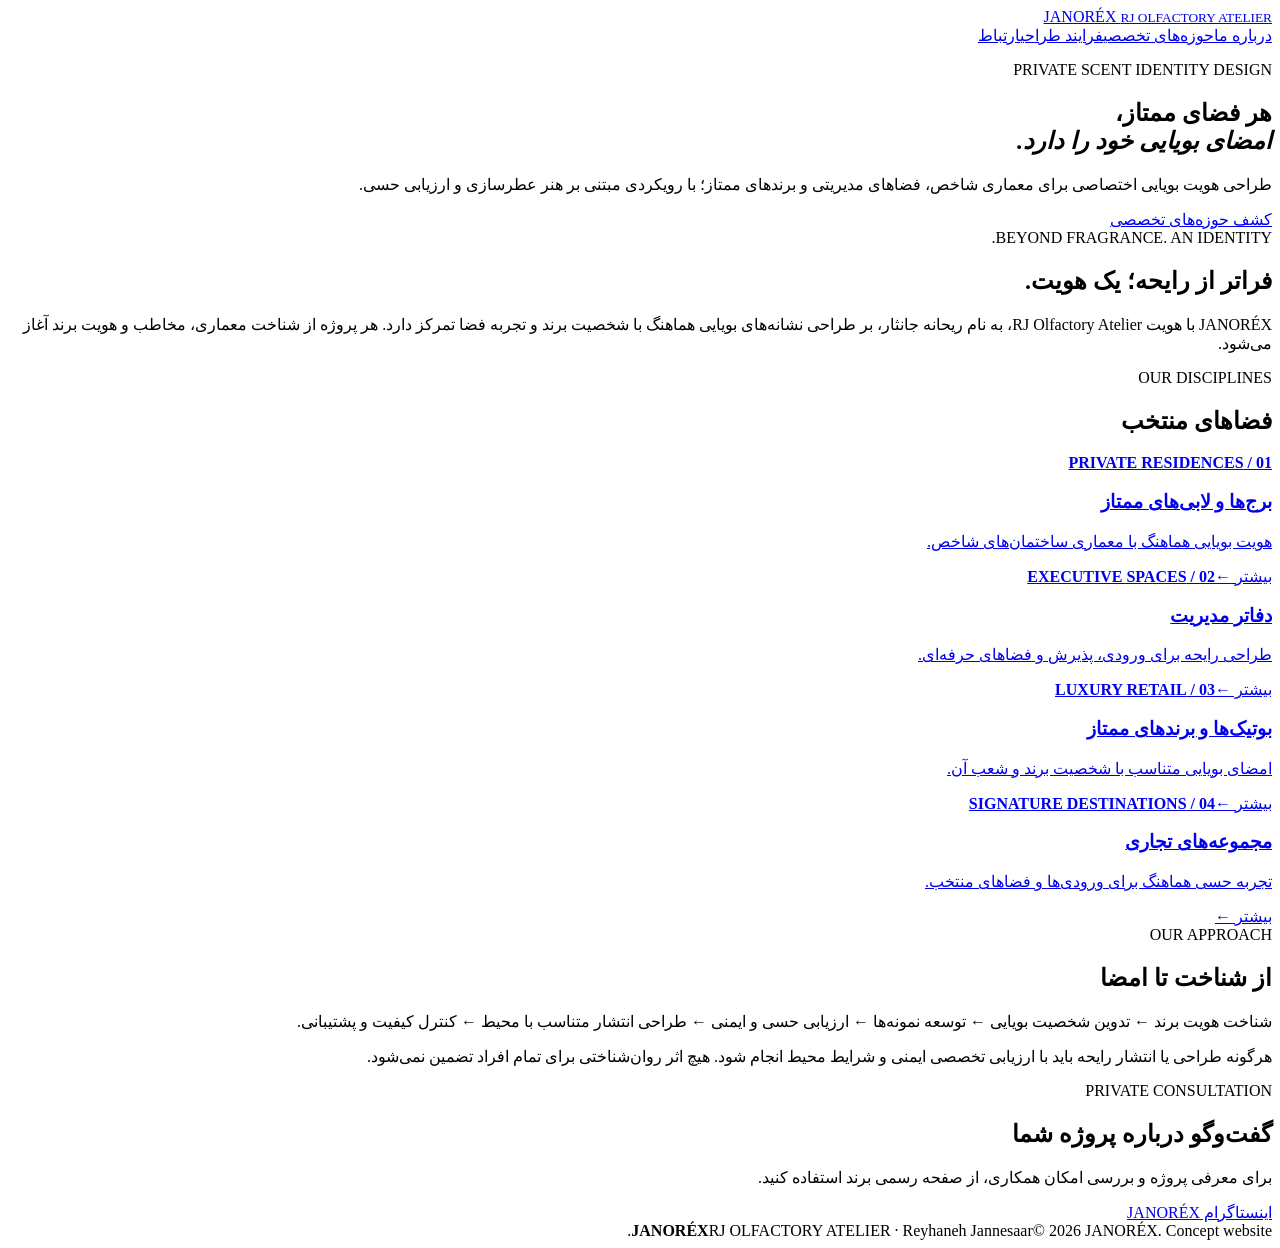
==== index.html @ 519d765b "Launch JANOREX concept website: index.html" ====
<!doctype html><html lang="fa" dir="rtl"><head><meta charset="utf-8"><meta name="viewport" content="width=device-width,initial-scale=1"><meta name="description" content="JANORÉX — استودیوی طراحی هویت بویایی اختصاصی برای فضاهای ممتاز، برج‌ها، دفاتر مدیریت و بوتیک‌های لوکس."><title>JANORÉX | RJ Olfactory Atelier</title><link rel="stylesheet" href="style.css"></head><body><header><a class="logo" href="./">JANORÉX <small>RJ OLFACTORY ATELIER</small></a><nav><a href="#about">درباره ما</a><a href="#services">حوزه‌های تخصصی</a><a href="#process">فرایند طراحی</a><a href="#contact">ارتباط</a></nav></header><main><section class="hero"><p class="eyebrow">PRIVATE SCENT IDENTITY DESIGN</p><h1>هر فضای ممتاز،<br><em>امضای بویایی خود را دارد.</em></h1><p>طراحی هویت بویایی اختصاصی برای معماری شاخص، فضاهای مدیریتی و برندهای ممتاز؛ با رویکردی مبتنی بر هنر عطرسازی و ارزیابی حسی.</p><a class="btn" href="#services">کشف حوزه‌های تخصصی</a></section><section id="about" class="intro"><span class="eyebrow">BEYOND FRAGRANCE. AN IDENTITY.</span><h2>فراتر از رایحه؛ یک هویت.</h2><p>JANORÉX با هویت RJ Olfactory Atelier، به نام ریحانه جانثار، بر طراحی نشانه‌های بویایی هماهنگ با شخصیت برند و تجربه فضا تمرکز دارد. هر پروژه از شناخت معماری، مخاطب و هویت برند آغاز می‌شود.</p></section><section id="services"><span class="eyebrow">OUR DISCIPLINES</span><h2>فضاهای منتخب</h2><div class="cards"><a href="residences.html"><b>01 / PRIVATE RESIDENCES</b><h3>برج‌ها و لابی‌های ممتاز</h3><p>هویت بویایی هماهنگ با معماری ساختمان‌های شاخص.</p><span>بیشتر ←</span></a><a href="executive.html"><b>02 / EXECUTIVE SPACES</b><h3>دفاتر مدیریت</h3><p>طراحی رایحه برای ورودی، پذیرش و فضاهای حرفه‌ای.</p><span>بیشتر ←</span></a><a href="retail.html"><b>03 / LUXURY RETAIL</b><h3>بوتیک‌ها و برندهای ممتاز</h3><p>امضای بویایی متناسب با شخصیت برند و شعب آن.</p><span>بیشتر ←</span></a><a href="destinations.html"><b>04 / SIGNATURE DESTINATIONS</b><h3>مجموعه‌های تجاری</h3><p>تجربه حسی هماهنگ برای ورودی‌ها و فضاهای منتخب.</p><span>بیشتر ←</span></a></div></section><section id="process" class="intro"><span class="eyebrow">OUR APPROACH</span><h2>از شناخت تا امضا</h2><p>شناخت هویت برند ← تدوین شخصیت بویایی ← توسعه نمونه‌ها ← ارزیابی حسی و ایمنی ← طراحی انتشار متناسب با محیط ← کنترل کیفیت و پشتیبانی.</p><p class="note">هرگونه طراحی یا انتشار رایحه باید با ارزیابی تخصصی ایمنی و شرایط محیط انجام شود. هیچ اثر روان‌شناختی برای تمام افراد تضمین نمی‌شود.</p></section><section id="contact"><span class="eyebrow">PRIVATE CONSULTATION</span><h2>گفت‌وگو درباره پروژه شما</h2><p>برای معرفی پروژه و بررسی امکان همکاری، از صفحه رسمی برند استفاده کنید.</p><a class="btn" href="https://www.instagram.com/janorex_perfume/" rel="noopener noreferrer" target="_blank">اینستاگرام JANORÉX</a></section></main><footer><strong>JANORÉX</strong><span>RJ OLFACTORY ATELIER · Reyhaneh Jannesaar</span><span>© 2026 JANORÉX. Concept website.</span></footer></body></html>
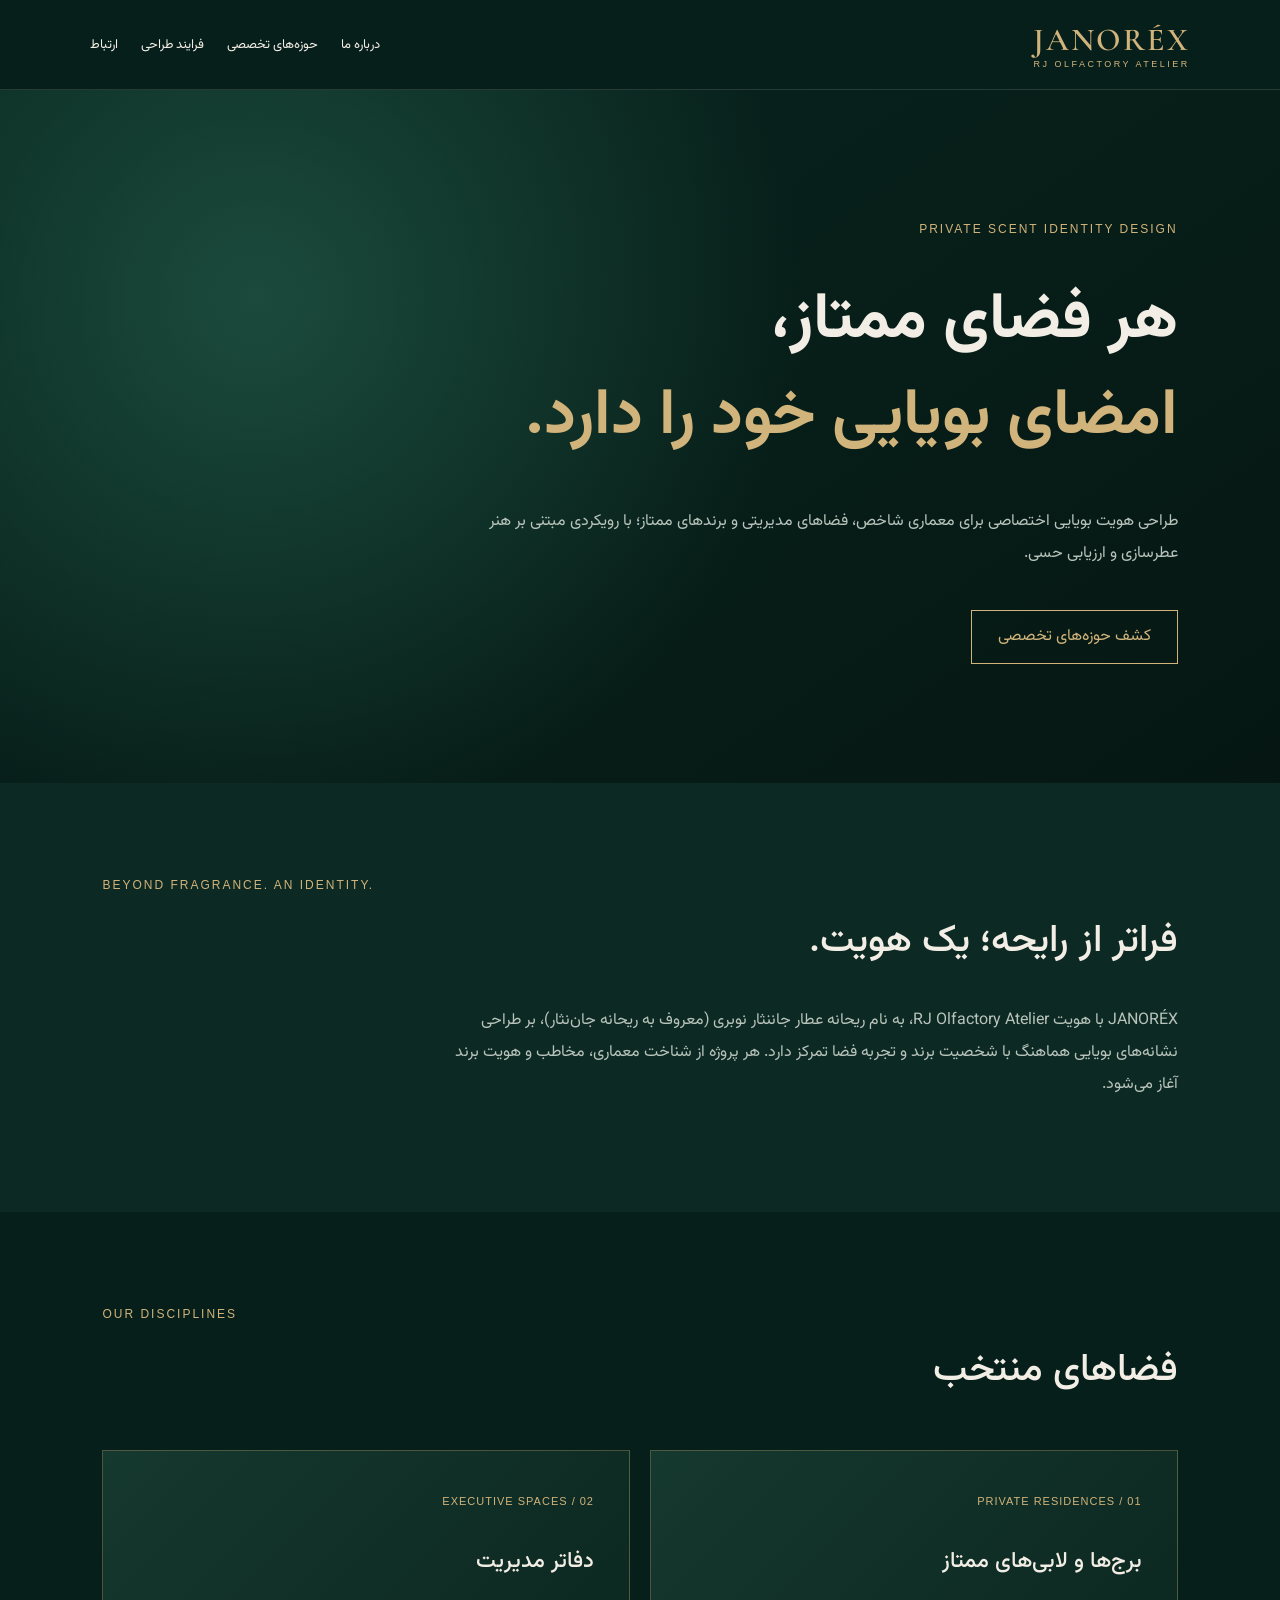
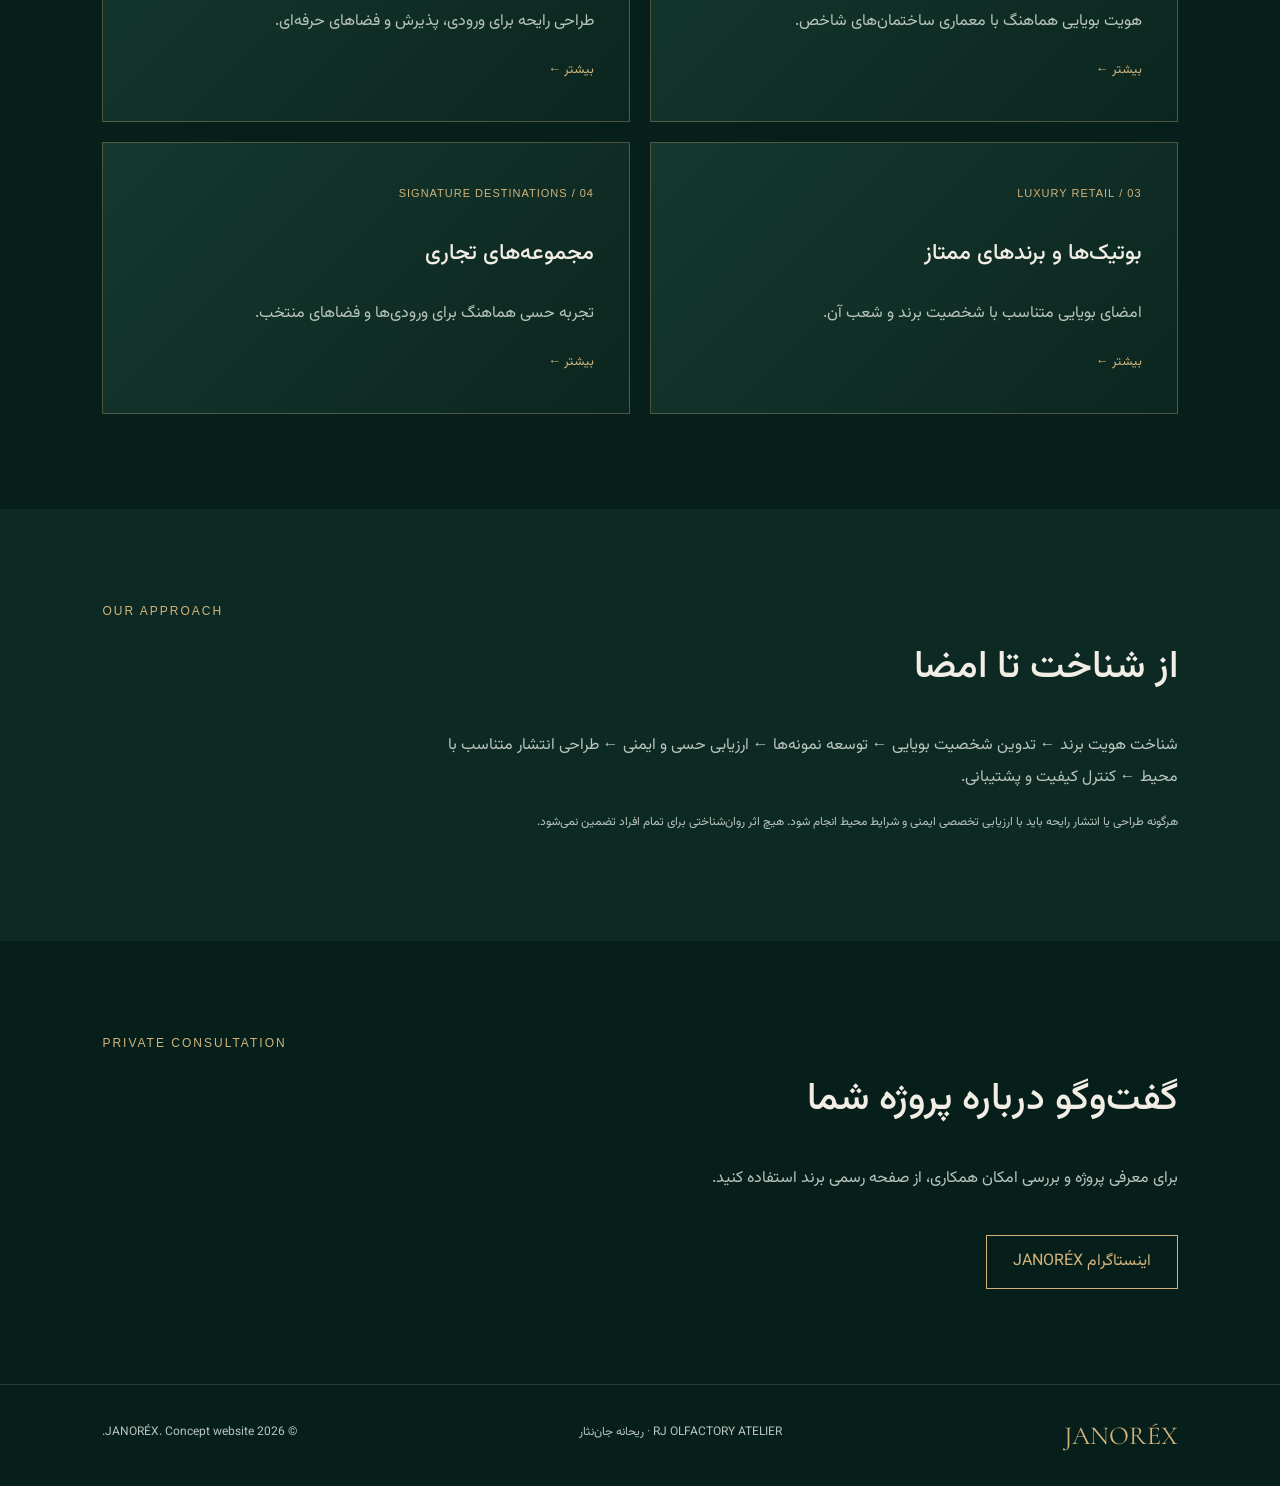
==== commit c71b6454: "Correct founder full name and public name" ====
--- a/index.html
+++ b/index.html
@@ -1 +1 @@
-<!doctype html><html lang="fa" dir="rtl"><head><meta charset="utf-8"><meta name="viewport" content="width=device-width,initial-scale=1"><meta name="description" content="JANORÉX — استودیوی طراحی هویت بویایی اختصاصی برای فضاهای ممتاز، برج‌ها، دفاتر مدیریت و بوتیک‌های لوکس."><title>JANORÉX | RJ Olfactory Atelier</title><link rel="stylesheet" href="style.css"></head><body><header><a class="logo" href="./">JANORÉX <small>RJ OLFACTORY ATELIER</small></a><nav><a href="#about">درباره ما</a><a href="#services">حوزه‌های تخصصی</a><a href="#process">فرایند طراحی</a><a href="#contact">ارتباط</a></nav></header><main><section class="hero"><p class="eyebrow">PRIVATE SCENT IDENTITY DESIGN</p><h1>هر فضای ممتاز،<br><em>امضای بویایی خود را دارد.</em></h1><p>طراحی هویت بویایی اختصاصی برای معماری شاخص، فضاهای مدیریتی و برندهای ممتاز؛ با رویکردی مبتنی بر هنر عطرسازی و ارزیابی حسی.</p><a class="btn" href="#services">کشف حوزه‌های تخصصی</a></section><section id="about" class="intro"><span class="eyebrow">BEYOND FRAGRANCE. AN IDENTITY.</span><h2>فراتر از رایحه؛ یک هویت.</h2><p>JANORÉX با هویت RJ Olfactory Atelier، به نام ریحانه جانثار، بر طراحی نشانه‌های بویایی هماهنگ با شخصیت برند و تجربه فضا تمرکز دارد. هر پروژه از شناخت معماری، مخاطب و هویت برند آغاز می‌شود.</p></section><section id="services"><span class="eyebrow">OUR DISCIPLINES</span><h2>فضاهای منتخب</h2><div class="cards"><a href="residences.html"><b>01 / PRIVATE RESIDENCES</b><h3>برج‌ها و لابی‌های ممتاز</h3><p>هویت بویایی هماهنگ با معماری ساختمان‌های شاخص.</p><span>بیشتر ←</span></a><a href="executive.html"><b>02 / EXECUTIVE SPACES</b><h3>دفاتر مدیریت</h3><p>طراحی رایحه برای ورودی، پذیرش و فضاهای حرفه‌ای.</p><span>بیشتر ←</span></a><a href="retail.html"><b>03 / LUXURY RETAIL</b><h3>بوتیک‌ها و برندهای ممتاز</h3><p>امضای بویایی متناسب با شخصیت برند و شعب آن.</p><span>بیشتر ←</span></a><a href="destinations.html"><b>04 / SIGNATURE DESTINATIONS</b><h3>مجموعه‌های تجاری</h3><p>تجربه حسی هماهنگ برای ورودی‌ها و فضاهای منتخب.</p><span>بیشتر ←</span></a></div></section><section id="process" class="intro"><span class="eyebrow">OUR APPROACH</span><h2>از شناخت تا امضا</h2><p>شناخت هویت برند ← تدوین شخصیت بویایی ← توسعه نمونه‌ها ← ارزیابی حسی و ایمنی ← طراحی انتشار متناسب با محیط ← کنترل کیفیت و پشتیبانی.</p><p class="note">هرگونه طراحی یا انتشار رایحه باید با ارزیابی تخصصی ایمنی و شرایط محیط انجام شود. هیچ اثر روان‌شناختی برای تمام افراد تضمین نمی‌شود.</p></section><section id="contact"><span class="eyebrow">PRIVATE CONSULTATION</span><h2>گفت‌وگو درباره پروژه شما</h2><p>برای معرفی پروژه و بررسی امکان همکاری، از صفحه رسمی برند استفاده کنید.</p><a class="btn" href="https://www.instagram.com/janorex_perfume/" rel="noopener noreferrer" target="_blank">اینستاگرام JANORÉX</a></section></main><footer><strong>JANORÉX</strong><span>RJ OLFACTORY ATELIER · Reyhaneh Jannesaar</span><span>© 2026 JANORÉX. Concept website.</span></footer></body></html>+<!doctype html><html lang="fa" dir="rtl"><head><meta charset="utf-8"><meta name="viewport" content="width=device-width,initial-scale=1"><meta name="description" content="JANORÉX — استودیوی طراحی هویت بویایی اختصاصی برای فضاهای ممتاز، برج‌ها، دفاتر مدیریت و بوتیک‌های لوکس."><title>JANORÉX | RJ Olfactory Atelier</title><link rel="stylesheet" href="style.css"></head><body><header><a class="logo" href="./">JANORÉX <small>RJ OLFACTORY ATELIER</small></a><nav><a href="#about">درباره ما</a><a href="#services">حوزه‌های تخصصی</a><a href="#process">فرایند طراحی</a><a href="#contact">ارتباط</a></nav></header><main><section class="hero"><p class="eyebrow">PRIVATE SCENT IDENTITY DESIGN</p><h1>هر فضای ممتاز،<br><em>امضای بویایی خود را دارد.</em></h1><p>طراحی هویت بویایی اختصاصی برای معماری شاخص، فضاهای مدیریتی و برندهای ممتاز؛ با رویکردی مبتنی بر هنر عطرسازی و ارزیابی حسی.</p><a class="btn" href="#services">کشف حوزه‌های تخصصی</a></section><section id="about" class="intro"><span class="eyebrow">BEYOND FRAGRANCE. AN IDENTITY.</span><h2>فراتر از رایحه؛ یک هویت.</h2><p>JANORÉX با هویت RJ Olfactory Atelier، به نام ریحانه عطار جاننثار نوبری (معروف به ریحانه جان‌نثار)، بر طراحی نشانه‌های بویایی هماهنگ با شخصیت برند و تجربه فضا تمرکز دارد. هر پروژه از شناخت معماری، مخاطب و هویت برند آغاز می‌شود.</p></section><section id="services"><span class="eyebrow">OUR DISCIPLINES</span><h2>فضاهای منتخب</h2><div class="cards"><a href="residences.html"><b>01 / PRIVATE RESIDENCES</b><h3>برج‌ها و لابی‌های ممتاز</h3><p>هویت بویایی هماهنگ با معماری ساختمان‌های شاخص.</p><span>بیشتر ←</span></a><a href="executive.html"><b>02 / EXECUTIVE SPACES</b><h3>دفاتر مدیریت</h3><p>طراحی رایحه برای ورودی، پذیرش و فضاهای حرفه‌ای.</p><span>بیشتر ←</span></a><a href="retail.html"><b>03 / LUXURY RETAIL</b><h3>بوتیک‌ها و برندهای ممتاز</h3><p>امضای بویایی متناسب با شخصیت برند و شعب آن.</p><span>بیشتر ←</span></a><a href="destinations.html"><b>04 / SIGNATURE DESTINATIONS</b><h3>مجموعه‌های تجاری</h3><p>تجربه حسی هماهنگ برای ورودی‌ها و فضاهای منتخب.</p><span>بیشتر ←</span></a></div></section><section id="process" class="intro"><span class="eyebrow">OUR APPROACH</span><h2>از شناخت تا امضا</h2><p>شناخت هویت برند ← تدوین شخصیت بویایی ← توسعه نمونه‌ها ← ارزیابی حسی و ایمنی ← طراحی انتشار متناسب با محیط ← کنترل کیفیت و پشتیبانی.</p><p class="note">هرگونه طراحی یا انتشار رایحه باید با ارزیابی تخصصی ایمنی و شرایط محیط انجام شود. هیچ اثر روان‌شناختی برای تمام افراد تضمین نمی‌شود.</p></section><section id="contact"><span class="eyebrow">PRIVATE CONSULTATION</span><h2>گفت‌وگو درباره پروژه شما</h2><p>برای معرفی پروژه و بررسی امکان همکاری، از صفحه رسمی برند استفاده کنید.</p><a class="btn" href="https://www.instagram.com/janorex_perfume/" rel="noopener noreferrer" target="_blank">اینستاگرام JANORÉX</a></section></main><footer><strong>JANORÉX</strong><span>RJ OLFACTORY ATELIER · ریحانه جان‌نثار</span><span>© 2026 JANORÉX. Concept website.</span></footer></body></html>
--- a/style.css
+++ b/style.css
@@ -0,0 +1 @@
+@import url('https://fonts.googleapis.com/css2?family=Vazirmatn:wght@300;400;500;600;700&family=Cormorant+Garamond:wght@500;600&display=swap');:root{--bg:#071f1b;--surface:#102e27;--gold:#d1b47b;--text:#f2eee5;--muted:#b8c4bb}*{box-sizing:border-box}html{scroll-behavior:smooth}body{margin:0;background:var(--bg);color:var(--text);font-family:Vazirmatn,Arial,sans-serif;line-height:2}a{color:inherit;text-decoration:none}header{display:flex;align-items:center;justify-content:space-between;padding:20px 7%;border-bottom:1px solid #ffffff20;gap:20px;flex-wrap:wrap}.logo{font:600 32px 'Cormorant Garamond',serif;letter-spacing:2px;color:var(--gold);direction:ltr}.logo small{display:block;font:400 9px Arial;letter-spacing:2.5px}nav{display:flex;gap:23px;flex-wrap:wrap;font-size:13px}nav a:hover,.cards a:hover span{color:var(--gold)}section{padding:95px 8%}.hero{min-height:77vh;display:flex;flex-direction:column;align-items:flex-start;justify-content:center;background:radial-gradient(circle at 20% 30%,#1b4b3c 0%,transparent 48%),linear-gradient(145deg,#08251f,#061713)}.eyebrow{color:var(--gold);letter-spacing:2px;font:500 12px Arial,sans-serif;direction:ltr;display:block}h1{font-size:clamp(34px,5vw,68px);line-height:1.5;max-width:850px;margin:25px 0}h1 em{font-style:normal;color:var(--gold)}h2{font-size:clamp(26px,3vw,43px);font-weight:500;margin:12px 0 24px}h3{font-size:22px;font-weight:500}p{max-width:740px;color:var(--muted)}.btn{display:inline-block;border:1px solid var(--gold);color:var(--gold);padding:10px 26px;margin-top:24px;transition:.2s}.btn:hover{background:var(--gold);color:var(--bg)}.intro{background:#0d2923}.cards{display:grid;grid-template-columns:repeat(2,minmax(0,1fr));gap:20px;margin-top:40px}.cards a{padding:35px;border:1px solid #d1b47b50;background:linear-gradient(135deg,#15382f,#0b261f);min-height:260px}.cards b{font:11px Arial;letter-spacing:1px;color:var(--gold)}.cards span{color:var(--gold);font-size:13px}.note{font-size:12px}footer{display:flex;justify-content:space-between;flex-wrap:wrap;gap:15px;padding:35px 8%;border-top:1px solid #ffffff20;font-size:12px;color:var(--muted)}footer strong{font:26px 'Cormorant Garamond',serif;color:var(--gold)}.inner-hero{min-height:60vh}.back{color:var(--gold)}@media(max-width:700px){header{padding:20px 6%}nav{gap:13px;font-size:11px}section{padding:65px 7%}.cards{grid-template-columns:1fr}.hero{min-height:68vh}footer{flex-direction:column}}
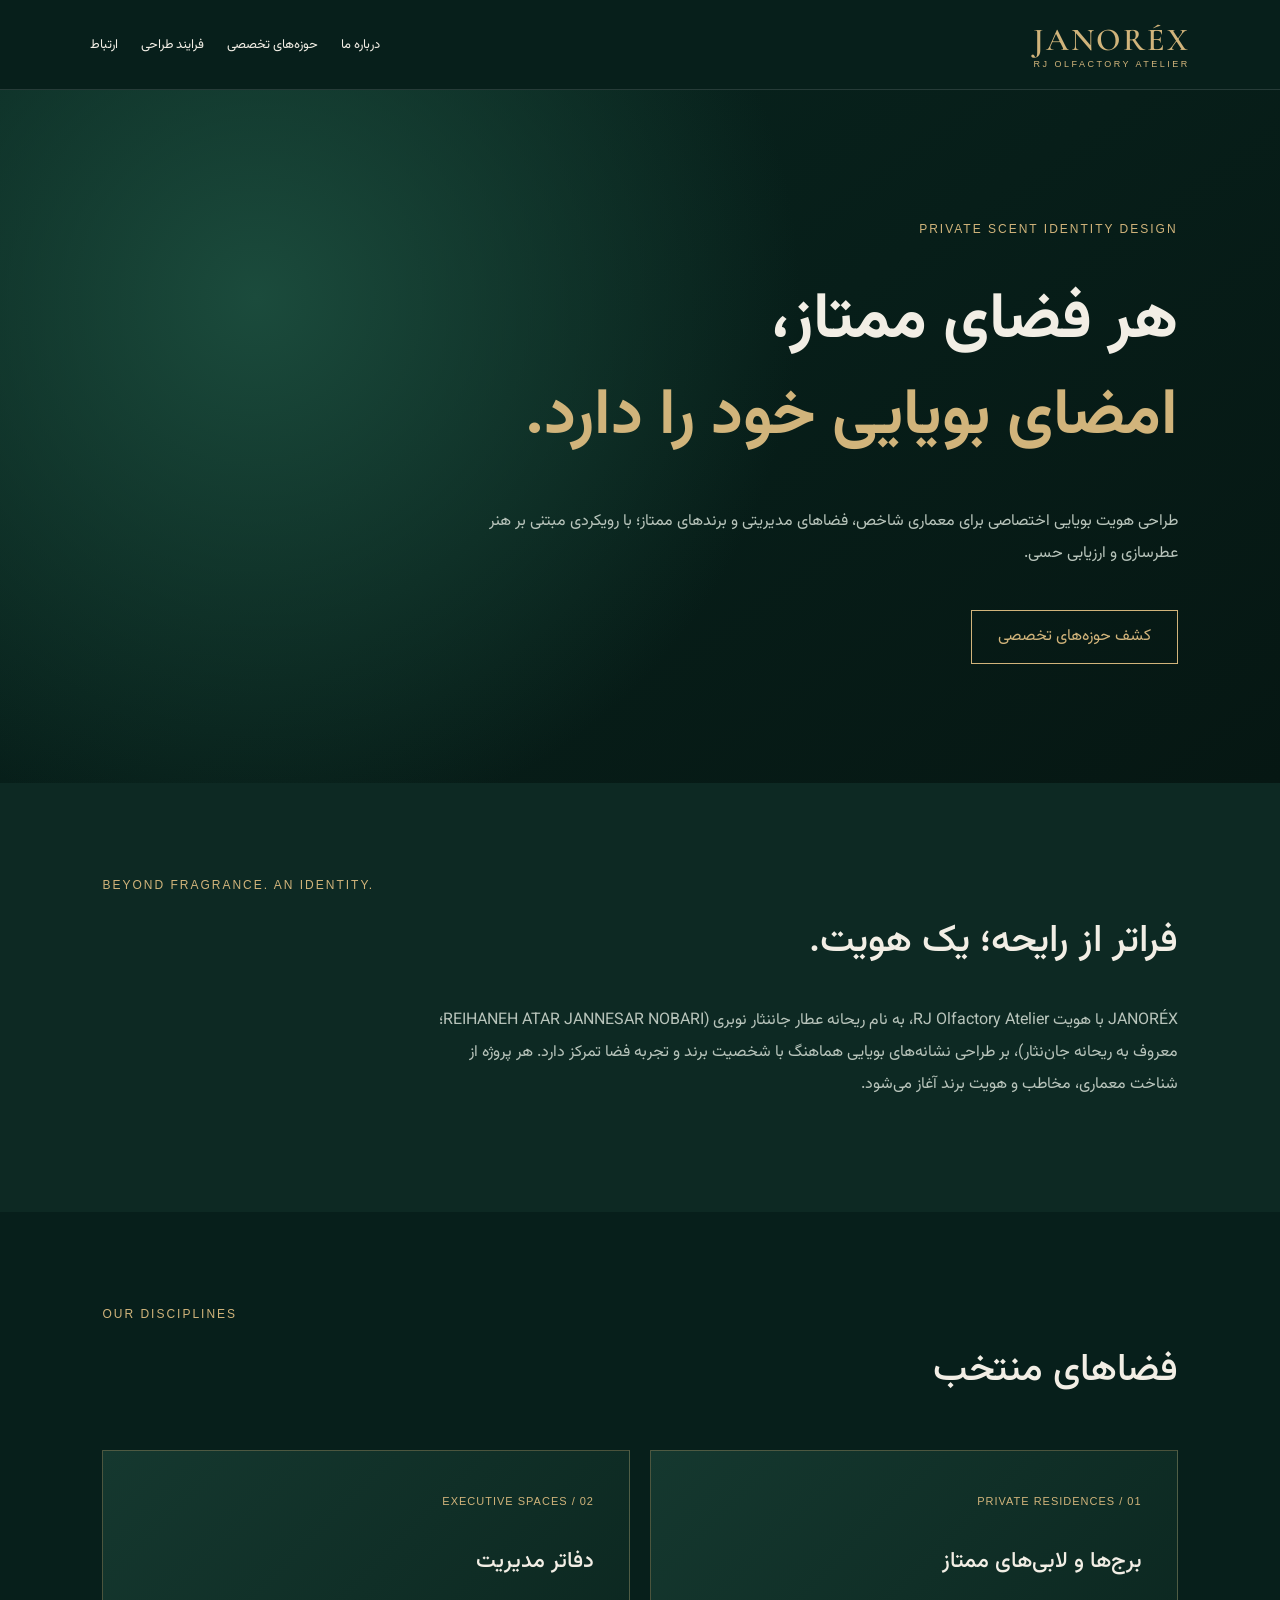
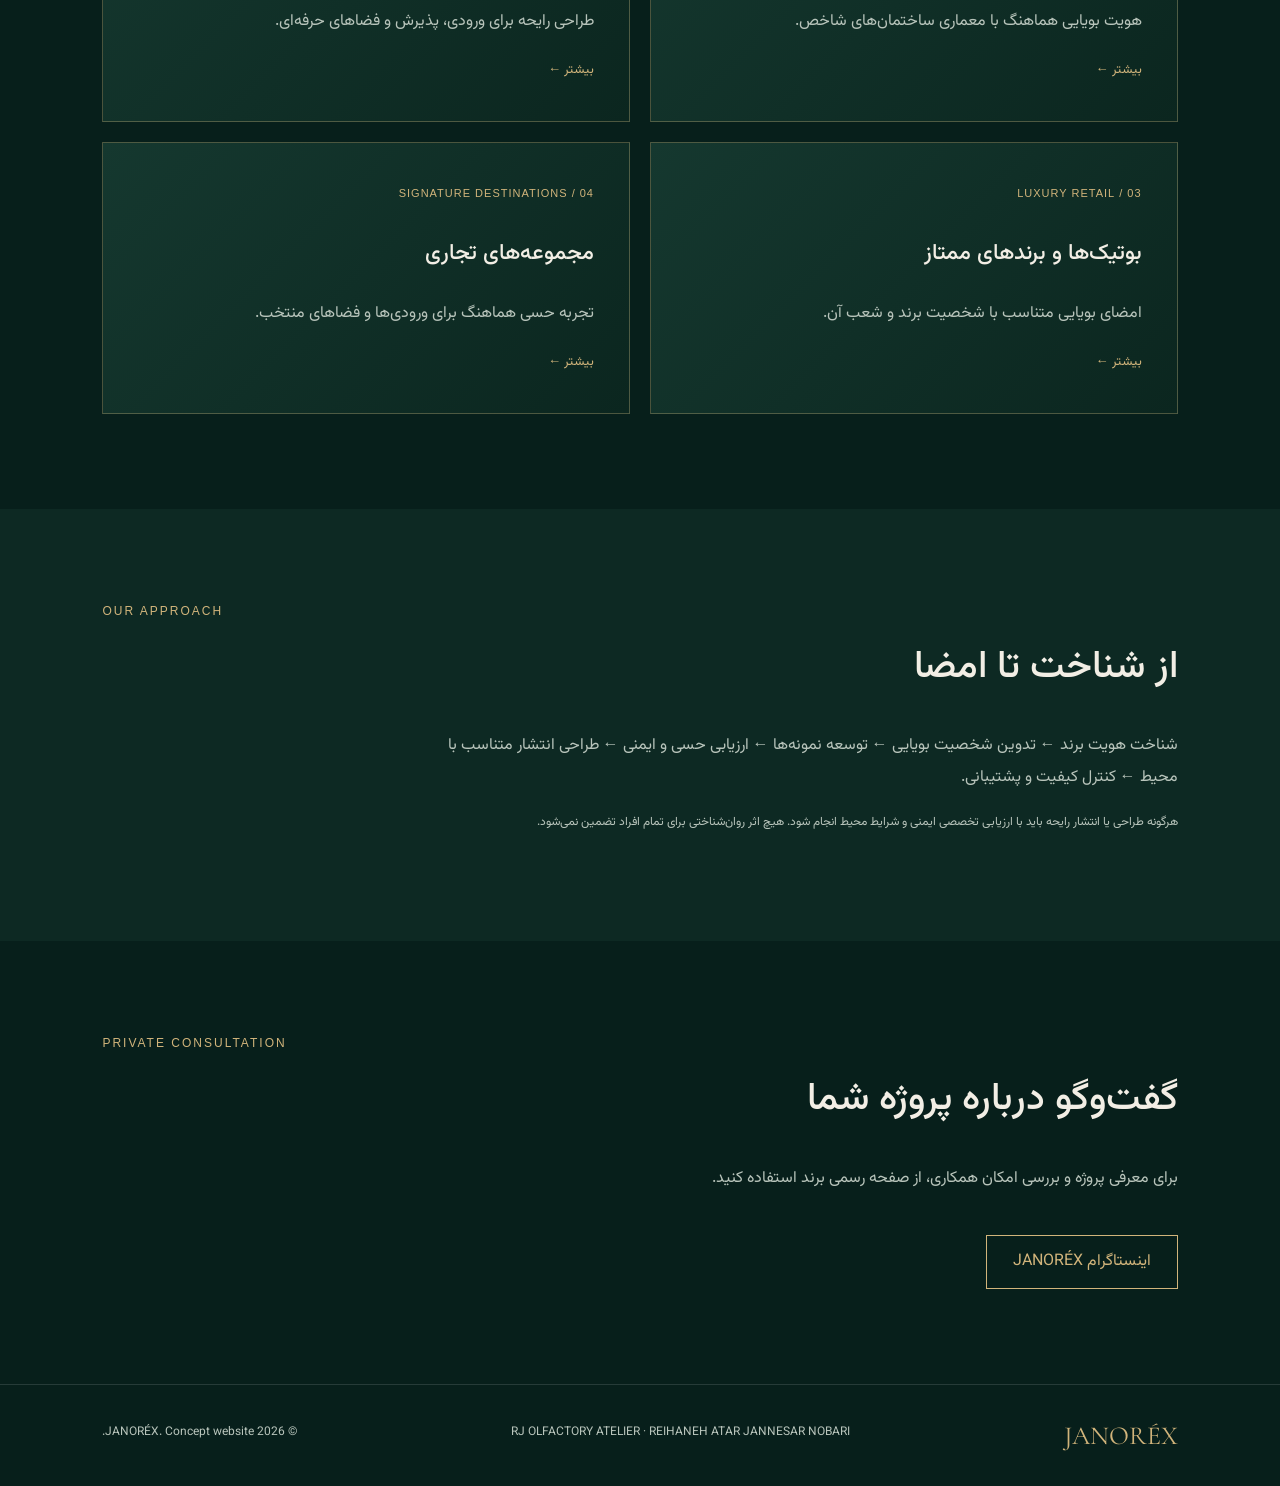
==== commit 19acb45d: "Set founder official Latin spelling REIHANEH ATAR JANNESAR NOBARI" ====
--- a/index.html
+++ b/index.html
@@ -1 +1 @@
-<!doctype html><html lang="fa" dir="rtl"><head><meta charset="utf-8"><meta name="viewport" content="width=device-width,initial-scale=1"><meta name="description" content="JANORÉX — استودیوی طراحی هویت بویایی اختصاصی برای فضاهای ممتاز، برج‌ها، دفاتر مدیریت و بوتیک‌های لوکس."><title>JANORÉX | RJ Olfactory Atelier</title><link rel="stylesheet" href="style.css"></head><body><header><a class="logo" href="./">JANORÉX <small>RJ OLFACTORY ATELIER</small></a><nav><a href="#about">درباره ما</a><a href="#services">حوزه‌های تخصصی</a><a href="#process">فرایند طراحی</a><a href="#contact">ارتباط</a></nav></header><main><section class="hero"><p class="eyebrow">PRIVATE SCENT IDENTITY DESIGN</p><h1>هر فضای ممتاز،<br><em>امضای بویایی خود را دارد.</em></h1><p>طراحی هویت بویایی اختصاصی برای معماری شاخص، فضاهای مدیریتی و برندهای ممتاز؛ با رویکردی مبتنی بر هنر عطرسازی و ارزیابی حسی.</p><a class="btn" href="#services">کشف حوزه‌های تخصصی</a></section><section id="about" class="intro"><span class="eyebrow">BEYOND FRAGRANCE. AN IDENTITY.</span><h2>فراتر از رایحه؛ یک هویت.</h2><p>JANORÉX با هویت RJ Olfactory Atelier، به نام ریحانه عطار جاننثار نوبری (معروف به ریحانه جان‌نثار)، بر طراحی نشانه‌های بویایی هماهنگ با شخصیت برند و تجربه فضا تمرکز دارد. هر پروژه از شناخت معماری، مخاطب و هویت برند آغاز می‌شود.</p></section><section id="services"><span class="eyebrow">OUR DISCIPLINES</span><h2>فضاهای منتخب</h2><div class="cards"><a href="residences.html"><b>01 / PRIVATE RESIDENCES</b><h3>برج‌ها و لابی‌های ممتاز</h3><p>هویت بویایی هماهنگ با معماری ساختمان‌های شاخص.</p><span>بیشتر ←</span></a><a href="executive.html"><b>02 / EXECUTIVE SPACES</b><h3>دفاتر مدیریت</h3><p>طراحی رایحه برای ورودی، پذیرش و فضاهای حرفه‌ای.</p><span>بیشتر ←</span></a><a href="retail.html"><b>03 / LUXURY RETAIL</b><h3>بوتیک‌ها و برندهای ممتاز</h3><p>امضای بویایی متناسب با شخصیت برند و شعب آن.</p><span>بیشتر ←</span></a><a href="destinations.html"><b>04 / SIGNATURE DESTINATIONS</b><h3>مجموعه‌های تجاری</h3><p>تجربه حسی هماهنگ برای ورودی‌ها و فضاهای منتخب.</p><span>بیشتر ←</span></a></div></section><section id="process" class="intro"><span class="eyebrow">OUR APPROACH</span><h2>از شناخت تا امضا</h2><p>شناخت هویت برند ← تدوین شخصیت بویایی ← توسعه نمونه‌ها ← ارزیابی حسی و ایمنی ← طراحی انتشار متناسب با محیط ← کنترل کیفیت و پشتیبانی.</p><p class="note">هرگونه طراحی یا انتشار رایحه باید با ارزیابی تخصصی ایمنی و شرایط محیط انجام شود. هیچ اثر روان‌شناختی برای تمام افراد تضمین نمی‌شود.</p></section><section id="contact"><span class="eyebrow">PRIVATE CONSULTATION</span><h2>گفت‌وگو درباره پروژه شما</h2><p>برای معرفی پروژه و بررسی امکان همکاری، از صفحه رسمی برند استفاده کنید.</p><a class="btn" href="https://www.instagram.com/janorex_perfume/" rel="noopener noreferrer" target="_blank">اینستاگرام JANORÉX</a></section></main><footer><strong>JANORÉX</strong><span>RJ OLFACTORY ATELIER · ریحانه جان‌نثار</span><span>© 2026 JANORÉX. Concept website.</span></footer></body></html>+<!doctype html><html lang="fa" dir="rtl"><head><meta charset="utf-8"><meta name="viewport" content="width=device-width,initial-scale=1"><meta name="description" content="JANORÉX — استودیوی طراحی هویت بویایی اختصاصی برای فضاهای ممتاز، برج‌ها، دفاتر مدیریت و بوتیک‌های لوکس."><title>JANORÉX | RJ Olfactory Atelier</title><link rel="stylesheet" href="style.css"></head><body><header><a class="logo" href="./">JANORÉX <small>RJ OLFACTORY ATELIER</small></a><nav><a href="#about">درباره ما</a><a href="#services">حوزه‌های تخصصی</a><a href="#process">فرایند طراحی</a><a href="#contact">ارتباط</a></nav></header><main><section class="hero"><p class="eyebrow">PRIVATE SCENT IDENTITY DESIGN</p><h1>هر فضای ممتاز،<br><em>امضای بویایی خود را دارد.</em></h1><p>طراحی هویت بویایی اختصاصی برای معماری شاخص، فضاهای مدیریتی و برندهای ممتاز؛ با رویکردی مبتنی بر هنر عطرسازی و ارزیابی حسی.</p><a class="btn" href="#services">کشف حوزه‌های تخصصی</a></section><section id="about" class="intro"><span class="eyebrow">BEYOND FRAGRANCE. AN IDENTITY.</span><h2>فراتر از رایحه؛ یک هویت.</h2><p>JANORÉX با هویت RJ Olfactory Atelier، به نام ریحانه عطار جاننثار نوبری (REIHANEH ATAR JANNESAR NOBARI؛ معروف به ریحانه جان‌نثار)، بر طراحی نشانه‌های بویایی هماهنگ با شخصیت برند و تجربه فضا تمرکز دارد. هر پروژه از شناخت معماری، مخاطب و هویت برند آغاز می‌شود.</p></section><section id="services"><span class="eyebrow">OUR DISCIPLINES</span><h2>فضاهای منتخب</h2><div class="cards"><a href="residences.html"><b>01 / PRIVATE RESIDENCES</b><h3>برج‌ها و لابی‌های ممتاز</h3><p>هویت بویایی هماهنگ با معماری ساختمان‌های شاخص.</p><span>بیشتر ←</span></a><a href="executive.html"><b>02 / EXECUTIVE SPACES</b><h3>دفاتر مدیریت</h3><p>طراحی رایحه برای ورودی، پذیرش و فضاهای حرفه‌ای.</p><span>بیشتر ←</span></a><a href="retail.html"><b>03 / LUXURY RETAIL</b><h3>بوتیک‌ها و برندهای ممتاز</h3><p>امضای بویایی متناسب با شخصیت برند و شعب آن.</p><span>بیشتر ←</span></a><a href="destinations.html"><b>04 / SIGNATURE DESTINATIONS</b><h3>مجموعه‌های تجاری</h3><p>تجربه حسی هماهنگ برای ورودی‌ها و فضاهای منتخب.</p><span>بیشتر ←</span></a></div></section><section id="process" class="intro"><span class="eyebrow">OUR APPROACH</span><h2>از شناخت تا امضا</h2><p>شناخت هویت برند ← تدوین شخصیت بویایی ← توسعه نمونه‌ها ← ارزیابی حسی و ایمنی ← طراحی انتشار متناسب با محیط ← کنترل کیفیت و پشتیبانی.</p><p class="note">هرگونه طراحی یا انتشار رایحه باید با ارزیابی تخصصی ایمنی و شرایط محیط انجام شود. هیچ اثر روان‌شناختی برای تمام افراد تضمین نمی‌شود.</p></section><section id="contact"><span class="eyebrow">PRIVATE CONSULTATION</span><h2>گفت‌وگو درباره پروژه شما</h2><p>برای معرفی پروژه و بررسی امکان همکاری، از صفحه رسمی برند استفاده کنید.</p><a class="btn" href="https://www.instagram.com/janorex_perfume/" rel="noopener noreferrer" target="_blank">اینستاگرام JANORÉX</a></section></main><footer><strong>JANORÉX</strong><span>RJ OLFACTORY ATELIER · REIHANEH ATAR JANNESAR NOBARI</span><span>© 2026 JANORÉX. Concept website.</span></footer></body></html>
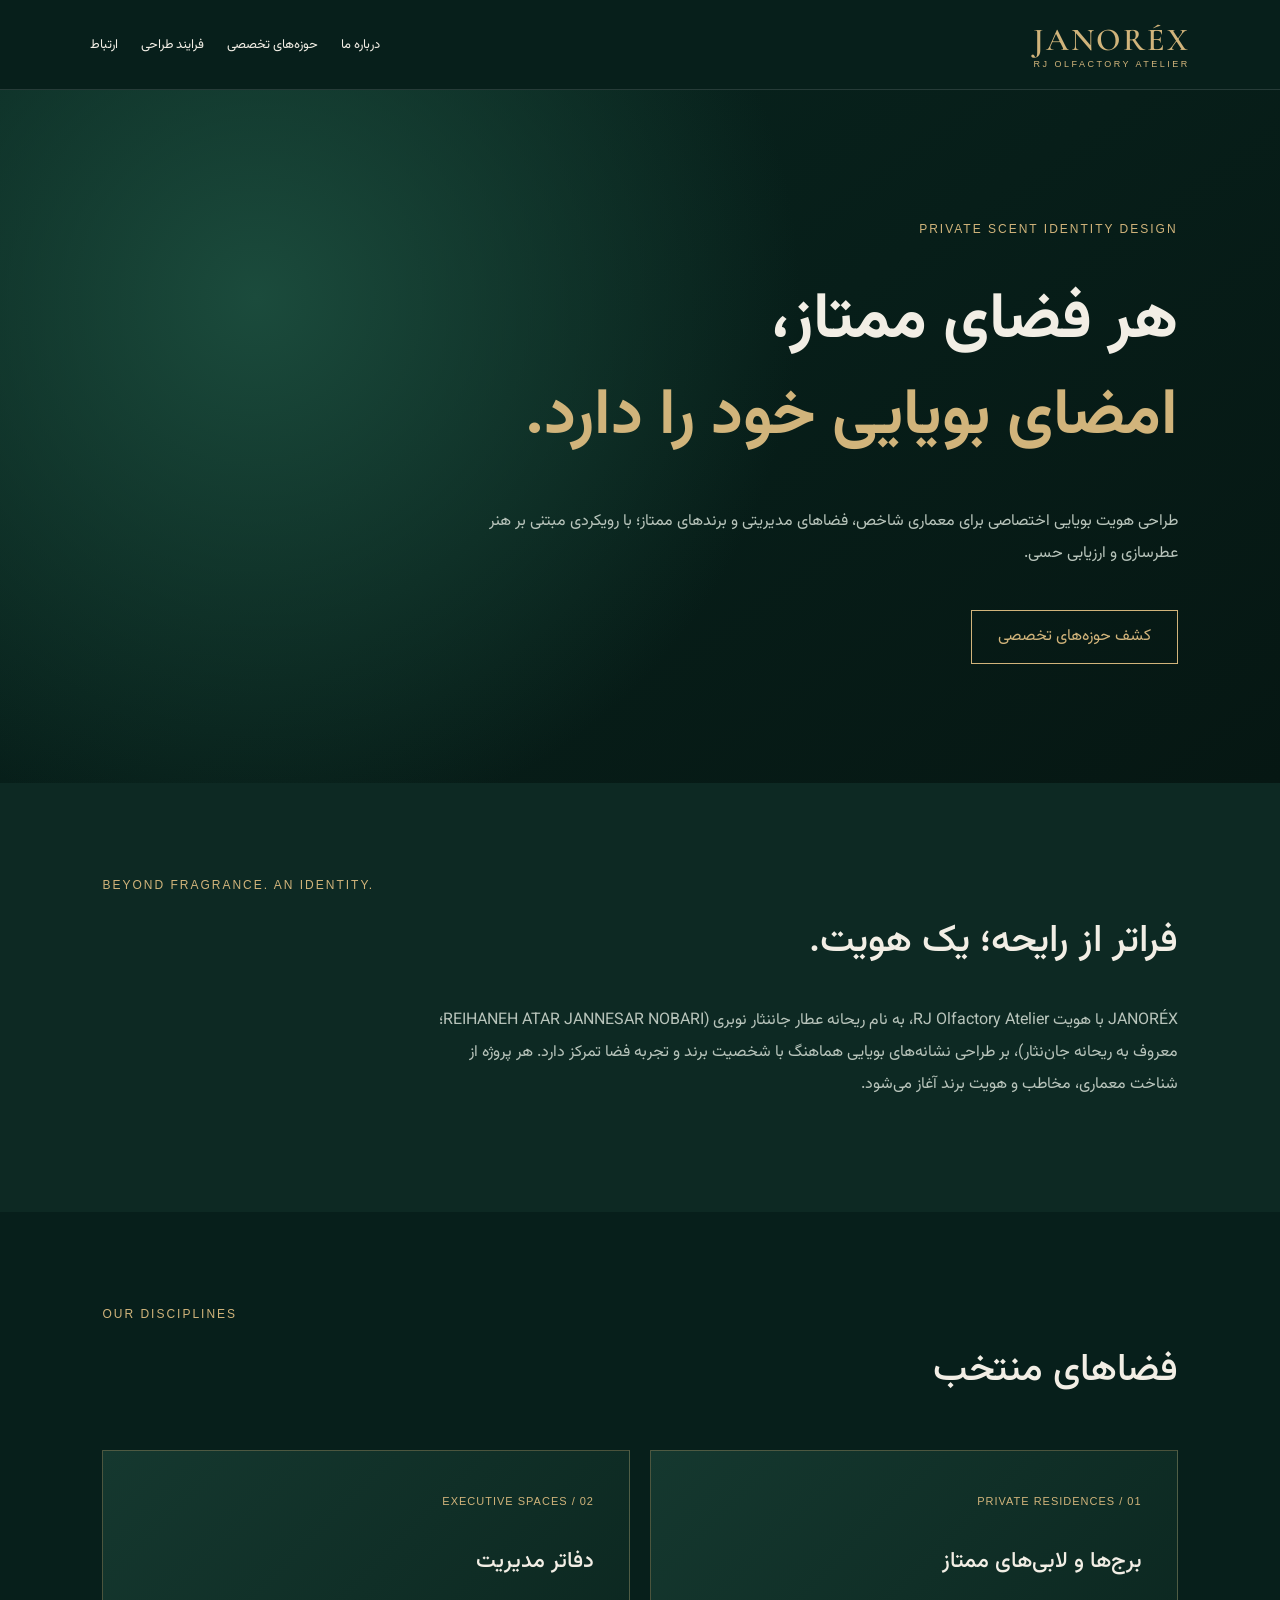
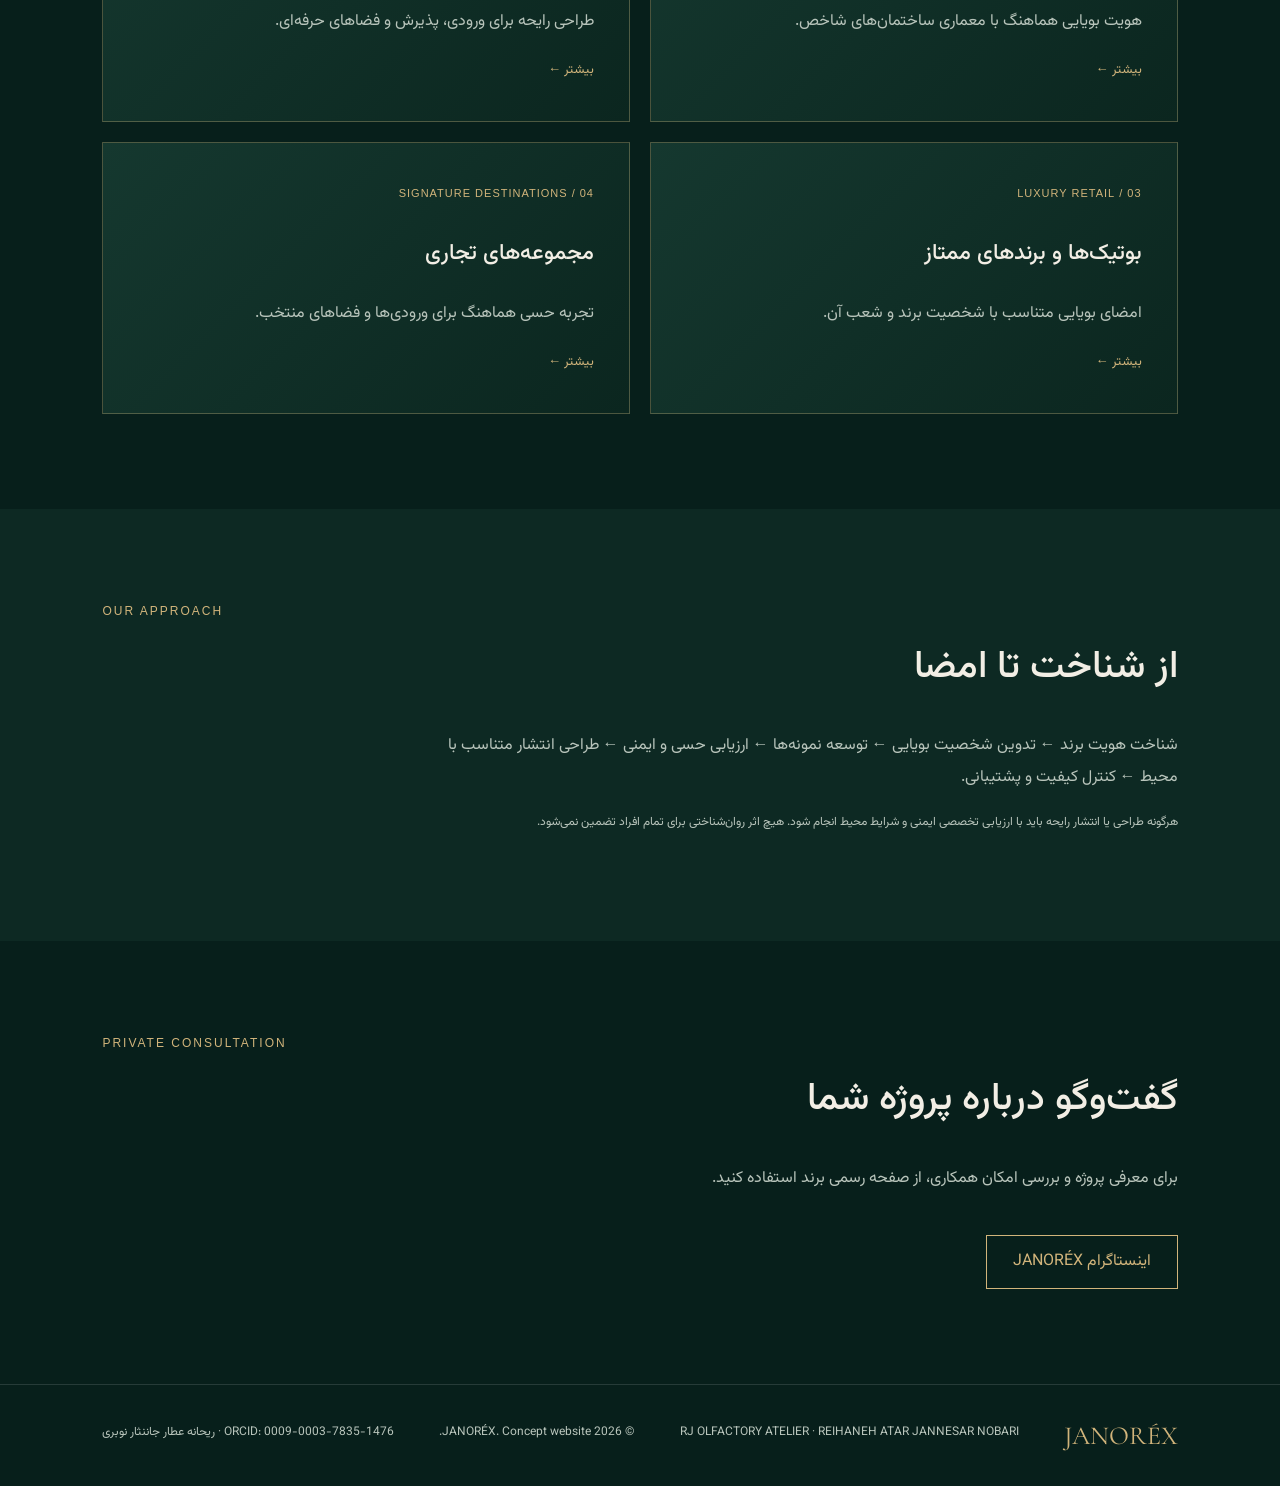
==== commit 50253eeb: "Add Reihaneh ORCID and verification" ====
--- a/index.html
+++ b/index.html
@@ -1 +1 @@
-<!doctype html><html lang="fa" dir="rtl"><head><meta charset="utf-8"><meta name="viewport" content="width=device-width,initial-scale=1"><meta name="description" content="JANORÉX — استودیوی طراحی هویت بویایی اختصاصی برای فضاهای ممتاز، برج‌ها، دفاتر مدیریت و بوتیک‌های لوکس."><title>JANORÉX | RJ Olfactory Atelier</title><link rel="stylesheet" href="style.css"></head><body><header><a class="logo" href="./">JANORÉX <small>RJ OLFACTORY ATELIER</small></a><nav><a href="#about">درباره ما</a><a href="#services">حوزه‌های تخصصی</a><a href="#process">فرایند طراحی</a><a href="#contact">ارتباط</a></nav></header><main><section class="hero"><p class="eyebrow">PRIVATE SCENT IDENTITY DESIGN</p><h1>هر فضای ممتاز،<br><em>امضای بویایی خود را دارد.</em></h1><p>طراحی هویت بویایی اختصاصی برای معماری شاخص، فضاهای مدیریتی و برندهای ممتاز؛ با رویکردی مبتنی بر هنر عطرسازی و ارزیابی حسی.</p><a class="btn" href="#services">کشف حوزه‌های تخصصی</a></section><section id="about" class="intro"><span class="eyebrow">BEYOND FRAGRANCE. AN IDENTITY.</span><h2>فراتر از رایحه؛ یک هویت.</h2><p>JANORÉX با هویت RJ Olfactory Atelier، به نام ریحانه عطار جاننثار نوبری (REIHANEH ATAR JANNESAR NOBARI؛ معروف به ریحانه جان‌نثار)، بر طراحی نشانه‌های بویایی هماهنگ با شخصیت برند و تجربه فضا تمرکز دارد. هر پروژه از شناخت معماری، مخاطب و هویت برند آغاز می‌شود.</p></section><section id="services"><span class="eyebrow">OUR DISCIPLINES</span><h2>فضاهای منتخب</h2><div class="cards"><a href="residences.html"><b>01 / PRIVATE RESIDENCES</b><h3>برج‌ها و لابی‌های ممتاز</h3><p>هویت بویایی هماهنگ با معماری ساختمان‌های شاخص.</p><span>بیشتر ←</span></a><a href="executive.html"><b>02 / EXECUTIVE SPACES</b><h3>دفاتر مدیریت</h3><p>طراحی رایحه برای ورودی، پذیرش و فضاهای حرفه‌ای.</p><span>بیشتر ←</span></a><a href="retail.html"><b>03 / LUXURY RETAIL</b><h3>بوتیک‌ها و برندهای ممتاز</h3><p>امضای بویایی متناسب با شخصیت برند و شعب آن.</p><span>بیشتر ←</span></a><a href="destinations.html"><b>04 / SIGNATURE DESTINATIONS</b><h3>مجموعه‌های تجاری</h3><p>تجربه حسی هماهنگ برای ورودی‌ها و فضاهای منتخب.</p><span>بیشتر ←</span></a></div></section><section id="process" class="intro"><span class="eyebrow">OUR APPROACH</span><h2>از شناخت تا امضا</h2><p>شناخت هویت برند ← تدوین شخصیت بویایی ← توسعه نمونه‌ها ← ارزیابی حسی و ایمنی ← طراحی انتشار متناسب با محیط ← کنترل کیفیت و پشتیبانی.</p><p class="note">هرگونه طراحی یا انتشار رایحه باید با ارزیابی تخصصی ایمنی و شرایط محیط انجام شود. هیچ اثر روان‌شناختی برای تمام افراد تضمین نمی‌شود.</p></section><section id="contact"><span class="eyebrow">PRIVATE CONSULTATION</span><h2>گفت‌وگو درباره پروژه شما</h2><p>برای معرفی پروژه و بررسی امکان همکاری، از صفحه رسمی برند استفاده کنید.</p><a class="btn" href="https://www.instagram.com/janorex_perfume/" rel="noopener noreferrer" target="_blank">اینستاگرام JANORÉX</a></section></main><footer><strong>JANORÉX</strong><span>RJ OLFACTORY ATELIER · REIHANEH ATAR JANNESAR NOBARI</span><span>© 2026 JANORÉX. Concept website.</span></footer></body></html>+<!doctype html><html lang="fa" dir="rtl"><head><meta charset="utf-8"><meta name="viewport" content="width=device-width,initial-scale=1"><meta name="description" content="JANORÉX — استودیوی طراحی هویت بویایی اختصاصی برای فضاهای ممتاز، برج‌ها، دفاتر مدیریت و بوتیک‌های لوکس."><title>JANORÉX | RJ Olfactory Atelier</title><link rel="stylesheet" href="style.css"><meta name="google-site-verification" content="vM_7W2J-sU3Rq5W0wk0j6W85SU7spvGq8XoZDJ5NMYY"><meta name="author" content="Reihaneh Atar Jannesar Nobari"><script type="application/ld+json">{"@context":"https://schema.org","@type":"Person","name":"Reihaneh Atar Jannesar Nobari","alternateName":["ریحانه عطار جاننثار نوبری","ریحانه جان‌نثار","Reihaneh Jannesar"],"sameAs":"https://orcid.org/0009-0003-7835-1476"}</script></head><body><header><a class="logo" href="./">JANORÉX <small>RJ OLFACTORY ATELIER</small></a><nav><a href="#about">درباره ما</a><a href="#services">حوزه‌های تخصصی</a><a href="#process">فرایند طراحی</a><a href="#contact">ارتباط</a></nav></header><main><section class="hero"><p class="eyebrow">PRIVATE SCENT IDENTITY DESIGN</p><h1>هر فضای ممتاز،<br><em>امضای بویایی خود را دارد.</em></h1><p>طراحی هویت بویایی اختصاصی برای معماری شاخص، فضاهای مدیریتی و برندهای ممتاز؛ با رویکردی مبتنی بر هنر عطرسازی و ارزیابی حسی.</p><a class="btn" href="#services">کشف حوزه‌های تخصصی</a></section><section id="about" class="intro"><span class="eyebrow">BEYOND FRAGRANCE. AN IDENTITY.</span><h2>فراتر از رایحه؛ یک هویت.</h2><p>JANORÉX با هویت RJ Olfactory Atelier، به نام ریحانه عطار جاننثار نوبری (REIHANEH ATAR JANNESAR NOBARI؛ معروف به ریحانه جان‌نثار)، بر طراحی نشانه‌های بویایی هماهنگ با شخصیت برند و تجربه فضا تمرکز دارد. هر پروژه از شناخت معماری، مخاطب و هویت برند آغاز می‌شود.</p></section><section id="services"><span class="eyebrow">OUR DISCIPLINES</span><h2>فضاهای منتخب</h2><div class="cards"><a href="residences.html"><b>01 / PRIVATE RESIDENCES</b><h3>برج‌ها و لابی‌های ممتاز</h3><p>هویت بویایی هماهنگ با معماری ساختمان‌های شاخص.</p><span>بیشتر ←</span></a><a href="executive.html"><b>02 / EXECUTIVE SPACES</b><h3>دفاتر مدیریت</h3><p>طراحی رایحه برای ورودی، پذیرش و فضاهای حرفه‌ای.</p><span>بیشتر ←</span></a><a href="retail.html"><b>03 / LUXURY RETAIL</b><h3>بوتیک‌ها و برندهای ممتاز</h3><p>امضای بویایی متناسب با شخصیت برند و شعب آن.</p><span>بیشتر ←</span></a><a href="destinations.html"><b>04 / SIGNATURE DESTINATIONS</b><h3>مجموعه‌های تجاری</h3><p>تجربه حسی هماهنگ برای ورودی‌ها و فضاهای منتخب.</p><span>بیشتر ←</span></a></div></section><section id="process" class="intro"><span class="eyebrow">OUR APPROACH</span><h2>از شناخت تا امضا</h2><p>شناخت هویت برند ← تدوین شخصیت بویایی ← توسعه نمونه‌ها ← ارزیابی حسی و ایمنی ← طراحی انتشار متناسب با محیط ← کنترل کیفیت و پشتیبانی.</p><p class="note">هرگونه طراحی یا انتشار رایحه باید با ارزیابی تخصصی ایمنی و شرایط محیط انجام شود. هیچ اثر روان‌شناختی برای تمام افراد تضمین نمی‌شود.</p></section><section id="contact"><span class="eyebrow">PRIVATE CONSULTATION</span><h2>گفت‌وگو درباره پروژه شما</h2><p>برای معرفی پروژه و بررسی امکان همکاری، از صفحه رسمی برند استفاده کنید.</p><a class="btn" href="https://www.instagram.com/janorex_perfume/" rel="noopener noreferrer" target="_blank">اینستاگرام JANORÉX</a></section></main><footer><strong>JANORÉX</strong><span>RJ OLFACTORY ATELIER · REIHANEH ATAR JANNESAR NOBARI</span><span>© 2026 JANORÉX. Concept website.</span><span dir="ltr">ریحانه عطار جاننثار نوبری · <a href="https://orcid.org/0009-0003-7835-1476" rel="me noopener noreferrer">ORCID: 0009-0003-7835-1476</a></span></footer></body></html>
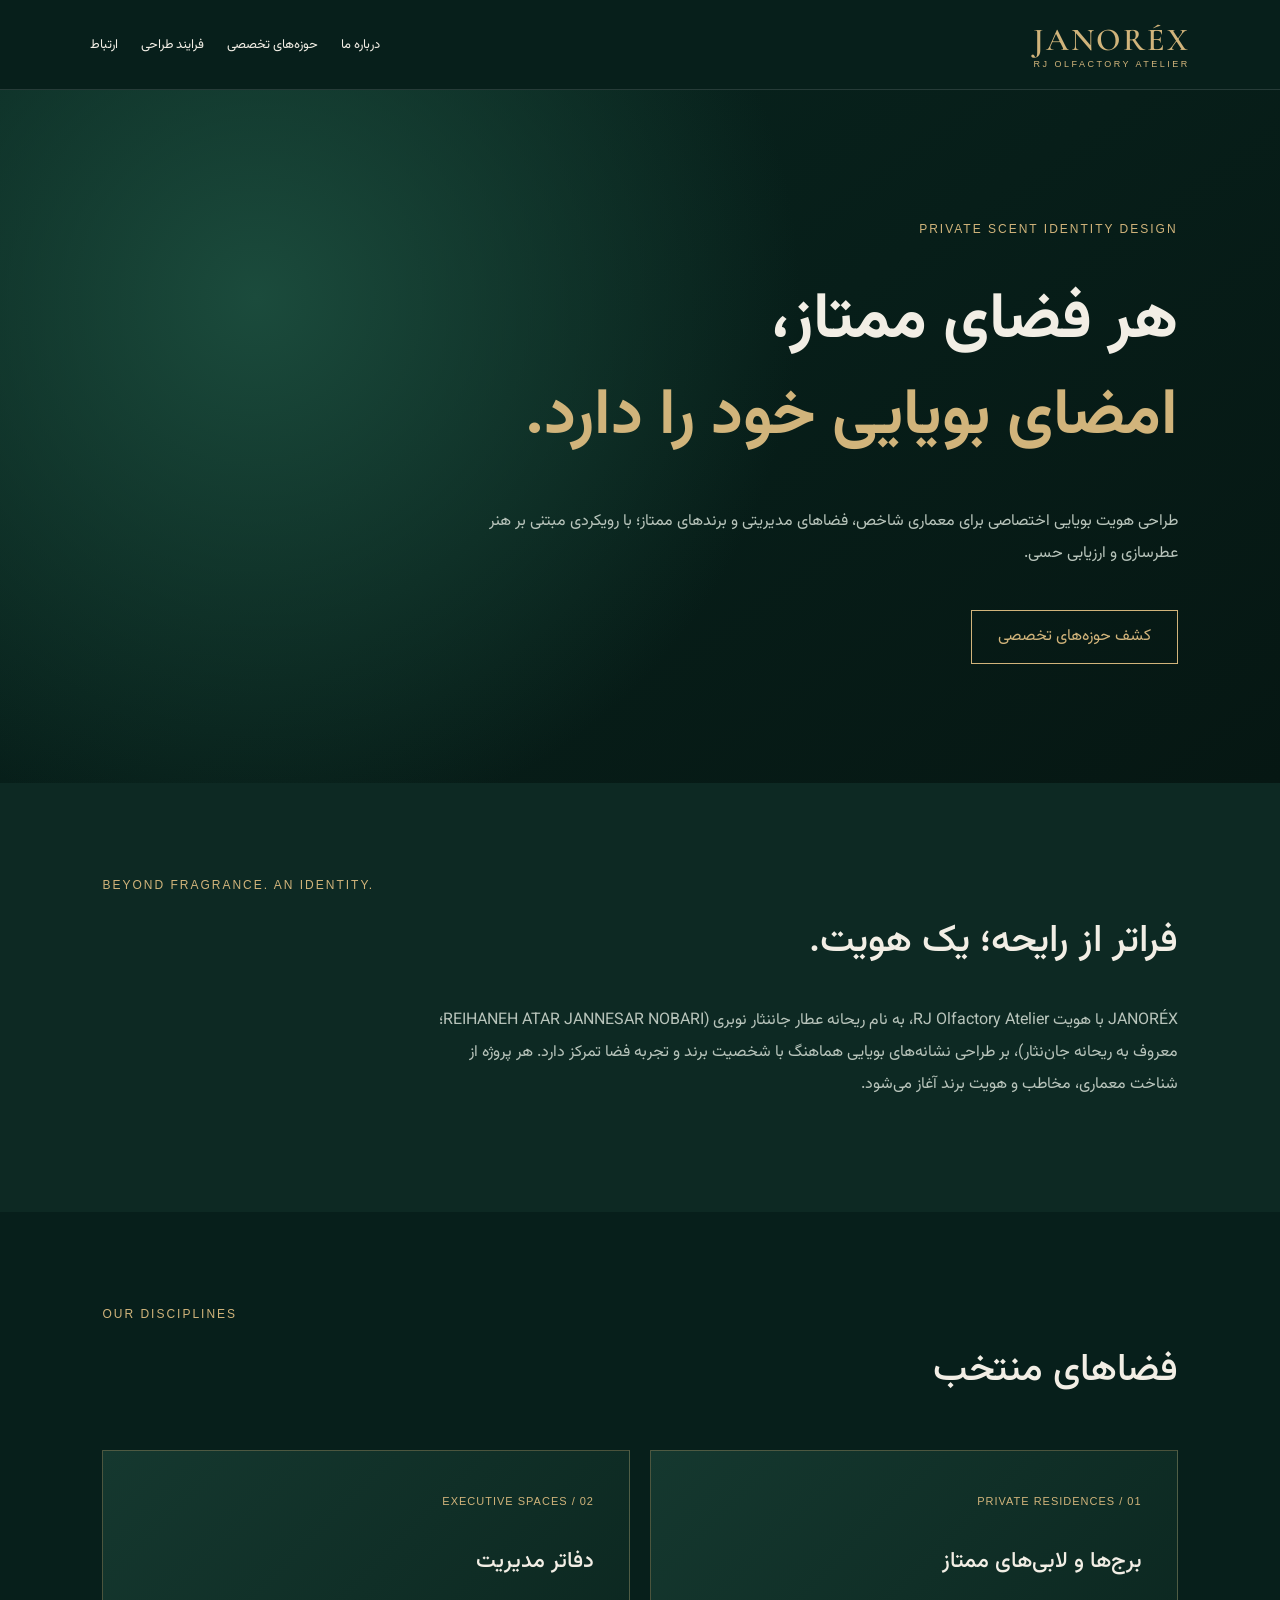
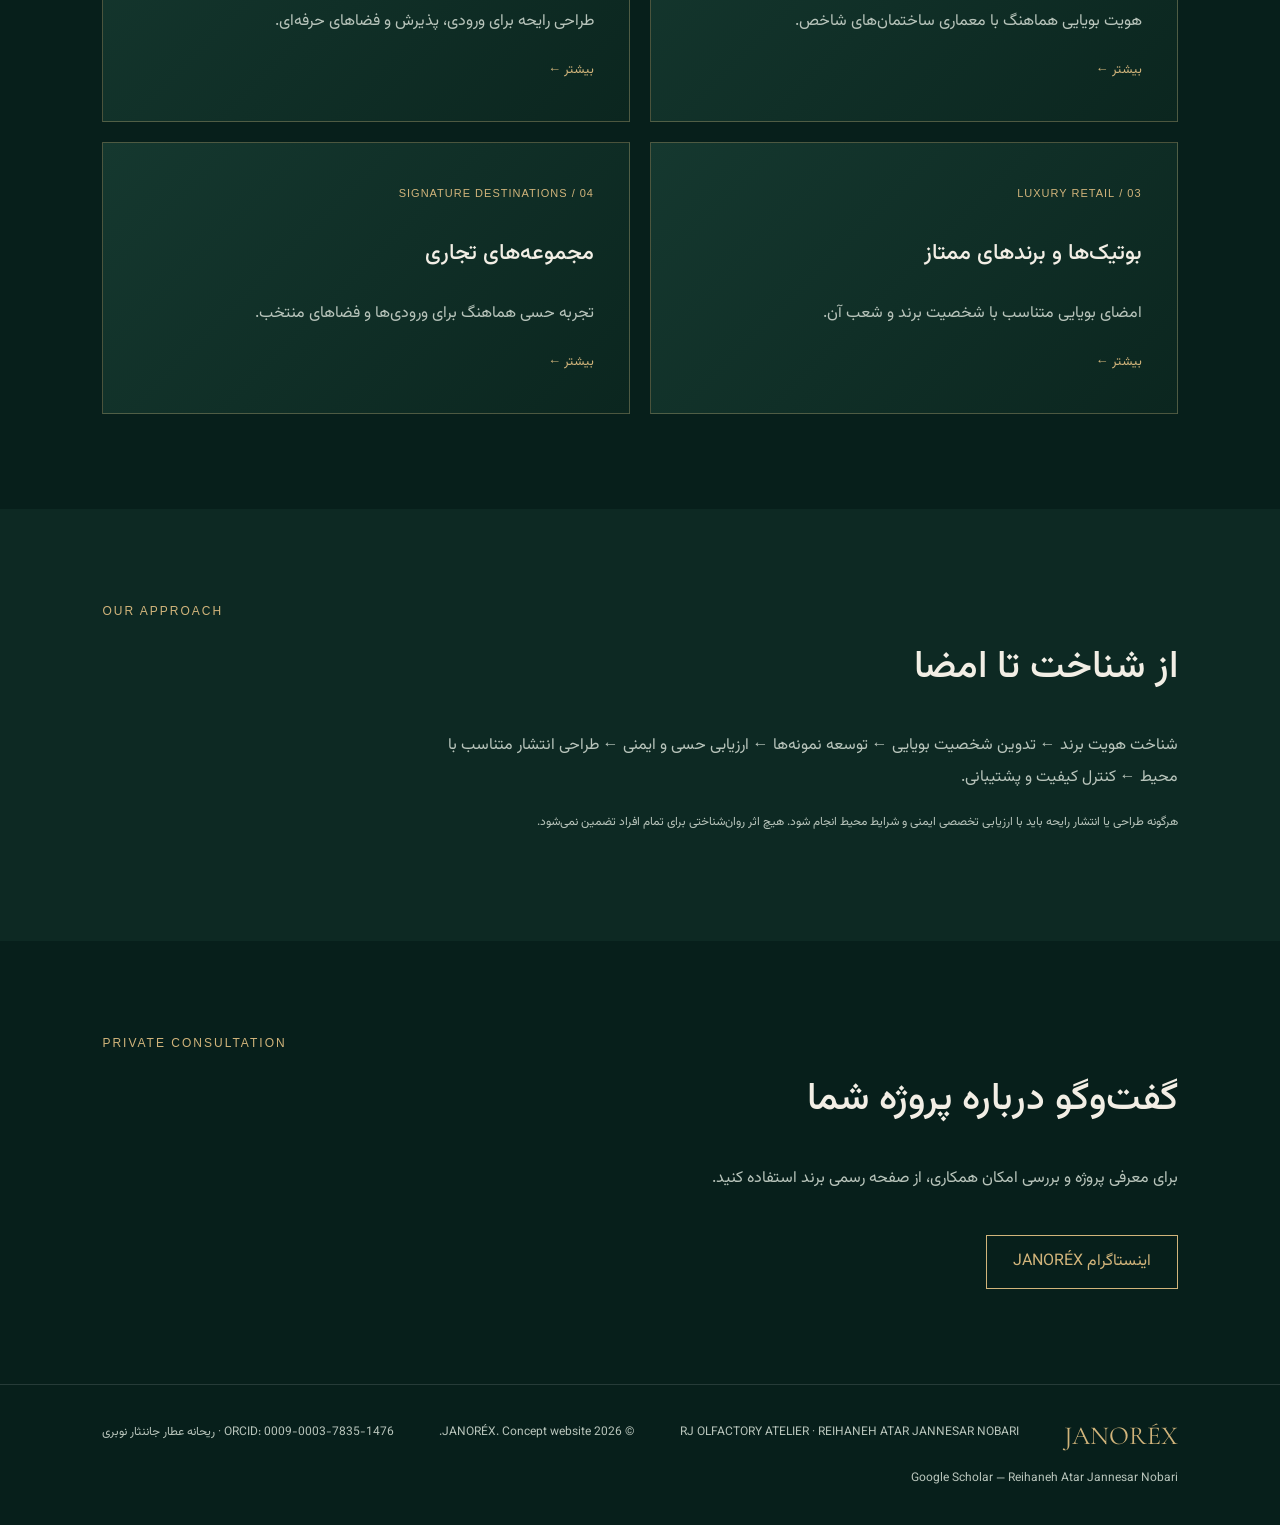
==== commit 0b4ff086: "Add Reihaneh Google Scholar profile" ====
--- a/index.html
+++ b/index.html
@@ -1 +1 @@
-<!doctype html><html lang="fa" dir="rtl"><head><meta charset="utf-8"><meta name="viewport" content="width=device-width,initial-scale=1"><meta name="description" content="JANORÉX — استودیوی طراحی هویت بویایی اختصاصی برای فضاهای ممتاز، برج‌ها، دفاتر مدیریت و بوتیک‌های لوکس."><title>JANORÉX | RJ Olfactory Atelier</title><link rel="stylesheet" href="style.css"><meta name="google-site-verification" content="vM_7W2J-sU3Rq5W0wk0j6W85SU7spvGq8XoZDJ5NMYY"><meta name="author" content="Reihaneh Atar Jannesar Nobari"><script type="application/ld+json">{"@context":"https://schema.org","@type":"Person","name":"Reihaneh Atar Jannesar Nobari","alternateName":["ریحانه عطار جاننثار نوبری","ریحانه جان‌نثار","Reihaneh Jannesar"],"sameAs":"https://orcid.org/0009-0003-7835-1476"}</script></head><body><header><a class="logo" href="./">JANORÉX <small>RJ OLFACTORY ATELIER</small></a><nav><a href="#about">درباره ما</a><a href="#services">حوزه‌های تخصصی</a><a href="#process">فرایند طراحی</a><a href="#contact">ارتباط</a></nav></header><main><section class="hero"><p class="eyebrow">PRIVATE SCENT IDENTITY DESIGN</p><h1>هر فضای ممتاز،<br><em>امضای بویایی خود را دارد.</em></h1><p>طراحی هویت بویایی اختصاصی برای معماری شاخص، فضاهای مدیریتی و برندهای ممتاز؛ با رویکردی مبتنی بر هنر عطرسازی و ارزیابی حسی.</p><a class="btn" href="#services">کشف حوزه‌های تخصصی</a></section><section id="about" class="intro"><span class="eyebrow">BEYOND FRAGRANCE. AN IDENTITY.</span><h2>فراتر از رایحه؛ یک هویت.</h2><p>JANORÉX با هویت RJ Olfactory Atelier، به نام ریحانه عطار جاننثار نوبری (REIHANEH ATAR JANNESAR NOBARI؛ معروف به ریحانه جان‌نثار)، بر طراحی نشانه‌های بویایی هماهنگ با شخصیت برند و تجربه فضا تمرکز دارد. هر پروژه از شناخت معماری، مخاطب و هویت برند آغاز می‌شود.</p></section><section id="services"><span class="eyebrow">OUR DISCIPLINES</span><h2>فضاهای منتخب</h2><div class="cards"><a href="residences.html"><b>01 / PRIVATE RESIDENCES</b><h3>برج‌ها و لابی‌های ممتاز</h3><p>هویت بویایی هماهنگ با معماری ساختمان‌های شاخص.</p><span>بیشتر ←</span></a><a href="executive.html"><b>02 / EXECUTIVE SPACES</b><h3>دفاتر مدیریت</h3><p>طراحی رایحه برای ورودی، پذیرش و فضاهای حرفه‌ای.</p><span>بیشتر ←</span></a><a href="retail.html"><b>03 / LUXURY RETAIL</b><h3>بوتیک‌ها و برندهای ممتاز</h3><p>امضای بویایی متناسب با شخصیت برند و شعب آن.</p><span>بیشتر ←</span></a><a href="destinations.html"><b>04 / SIGNATURE DESTINATIONS</b><h3>مجموعه‌های تجاری</h3><p>تجربه حسی هماهنگ برای ورودی‌ها و فضاهای منتخب.</p><span>بیشتر ←</span></a></div></section><section id="process" class="intro"><span class="eyebrow">OUR APPROACH</span><h2>از شناخت تا امضا</h2><p>شناخت هویت برند ← تدوین شخصیت بویایی ← توسعه نمونه‌ها ← ارزیابی حسی و ایمنی ← طراحی انتشار متناسب با محیط ← کنترل کیفیت و پشتیبانی.</p><p class="note">هرگونه طراحی یا انتشار رایحه باید با ارزیابی تخصصی ایمنی و شرایط محیط انجام شود. هیچ اثر روان‌شناختی برای تمام افراد تضمین نمی‌شود.</p></section><section id="contact"><span class="eyebrow">PRIVATE CONSULTATION</span><h2>گفت‌وگو درباره پروژه شما</h2><p>برای معرفی پروژه و بررسی امکان همکاری، از صفحه رسمی برند استفاده کنید.</p><a class="btn" href="https://www.instagram.com/janorex_perfume/" rel="noopener noreferrer" target="_blank">اینستاگرام JANORÉX</a></section></main><footer><strong>JANORÉX</strong><span>RJ OLFACTORY ATELIER · REIHANEH ATAR JANNESAR NOBARI</span><span>© 2026 JANORÉX. Concept website.</span><span dir="ltr">ریحانه عطار جاننثار نوبری · <a href="https://orcid.org/0009-0003-7835-1476" rel="me noopener noreferrer">ORCID: 0009-0003-7835-1476</a></span></footer></body></html>+<!doctype html><html lang="fa" dir="rtl"><head><meta charset="utf-8"><meta name="viewport" content="width=device-width,initial-scale=1"><meta name="description" content="JANORÉX — استودیوی طراحی هویت بویایی اختصاصی برای فضاهای ممتاز، برج‌ها، دفاتر مدیریت و بوتیک‌های لوکس."><title>JANORÉX | RJ Olfactory Atelier</title><link rel="stylesheet" href="style.css"><meta name="google-site-verification" content="vM_7W2J-sU3Rq5W0wk0j6W85SU7spvGq8XoZDJ5NMYY"><meta name="author" content="Reihaneh Atar Jannesar Nobari"><script type="application/ld+json">{"@context":"https://schema.org","@type":"Person","name":"Reihaneh Atar Jannesar Nobari","alternateName":["ریحانه عطار جاننثار نوبری","ریحانه جان‌نثار","Reihaneh Jannesar"],"sameAs":["https://orcid.org/0009-0003-7835-1476","https://scholar.google.com/citations?user=XR0D-F0AAAAJ"]}</script></head><body><header><a class="logo" href="./">JANORÉX <small>RJ OLFACTORY ATELIER</small></a><nav><a href="#about">درباره ما</a><a href="#services">حوزه‌های تخصصی</a><a href="#process">فرایند طراحی</a><a href="#contact">ارتباط</a></nav></header><main><section class="hero"><p class="eyebrow">PRIVATE SCENT IDENTITY DESIGN</p><h1>هر فضای ممتاز،<br><em>امضای بویایی خود را دارد.</em></h1><p>طراحی هویت بویایی اختصاصی برای معماری شاخص، فضاهای مدیریتی و برندهای ممتاز؛ با رویکردی مبتنی بر هنر عطرسازی و ارزیابی حسی.</p><a class="btn" href="#services">کشف حوزه‌های تخصصی</a></section><section id="about" class="intro"><span class="eyebrow">BEYOND FRAGRANCE. AN IDENTITY.</span><h2>فراتر از رایحه؛ یک هویت.</h2><p>JANORÉX با هویت RJ Olfactory Atelier، به نام ریحانه عطار جاننثار نوبری (REIHANEH ATAR JANNESAR NOBARI؛ معروف به ریحانه جان‌نثار)، بر طراحی نشانه‌های بویایی هماهنگ با شخصیت برند و تجربه فضا تمرکز دارد. هر پروژه از شناخت معماری، مخاطب و هویت برند آغاز می‌شود.</p></section><section id="services"><span class="eyebrow">OUR DISCIPLINES</span><h2>فضاهای منتخب</h2><div class="cards"><a href="residences.html"><b>01 / PRIVATE RESIDENCES</b><h3>برج‌ها و لابی‌های ممتاز</h3><p>هویت بویایی هماهنگ با معماری ساختمان‌های شاخص.</p><span>بیشتر ←</span></a><a href="executive.html"><b>02 / EXECUTIVE SPACES</b><h3>دفاتر مدیریت</h3><p>طراحی رایحه برای ورودی، پذیرش و فضاهای حرفه‌ای.</p><span>بیشتر ←</span></a><a href="retail.html"><b>03 / LUXURY RETAIL</b><h3>بوتیک‌ها و برندهای ممتاز</h3><p>امضای بویایی متناسب با شخصیت برند و شعب آن.</p><span>بیشتر ←</span></a><a href="destinations.html"><b>04 / SIGNATURE DESTINATIONS</b><h3>مجموعه‌های تجاری</h3><p>تجربه حسی هماهنگ برای ورودی‌ها و فضاهای منتخب.</p><span>بیشتر ←</span></a></div></section><section id="process" class="intro"><span class="eyebrow">OUR APPROACH</span><h2>از شناخت تا امضا</h2><p>شناخت هویت برند ← تدوین شخصیت بویایی ← توسعه نمونه‌ها ← ارزیابی حسی و ایمنی ← طراحی انتشار متناسب با محیط ← کنترل کیفیت و پشتیبانی.</p><p class="note">هرگونه طراحی یا انتشار رایحه باید با ارزیابی تخصصی ایمنی و شرایط محیط انجام شود. هیچ اثر روان‌شناختی برای تمام افراد تضمین نمی‌شود.</p></section><section id="contact"><span class="eyebrow">PRIVATE CONSULTATION</span><h2>گفت‌وگو درباره پروژه شما</h2><p>برای معرفی پروژه و بررسی امکان همکاری، از صفحه رسمی برند استفاده کنید.</p><a class="btn" href="https://www.instagram.com/janorex_perfume/" rel="noopener noreferrer" target="_blank">اینستاگرام JANORÉX</a></section></main><footer><strong>JANORÉX</strong><span>RJ OLFACTORY ATELIER · REIHANEH ATAR JANNESAR NOBARI</span><span>© 2026 JANORÉX. Concept website.</span><span dir="ltr">ریحانه عطار جاننثار نوبری · <a href="https://orcid.org/0009-0003-7835-1476" rel="me noopener noreferrer">ORCID: 0009-0003-7835-1476</a></span><span><a href="https://scholar.google.com/citations?user=XR0D-F0AAAAJ" rel="me noopener noreferrer">Google Scholar — Reihaneh Atar Jannesar Nobari</a></span></footer></body></html>
